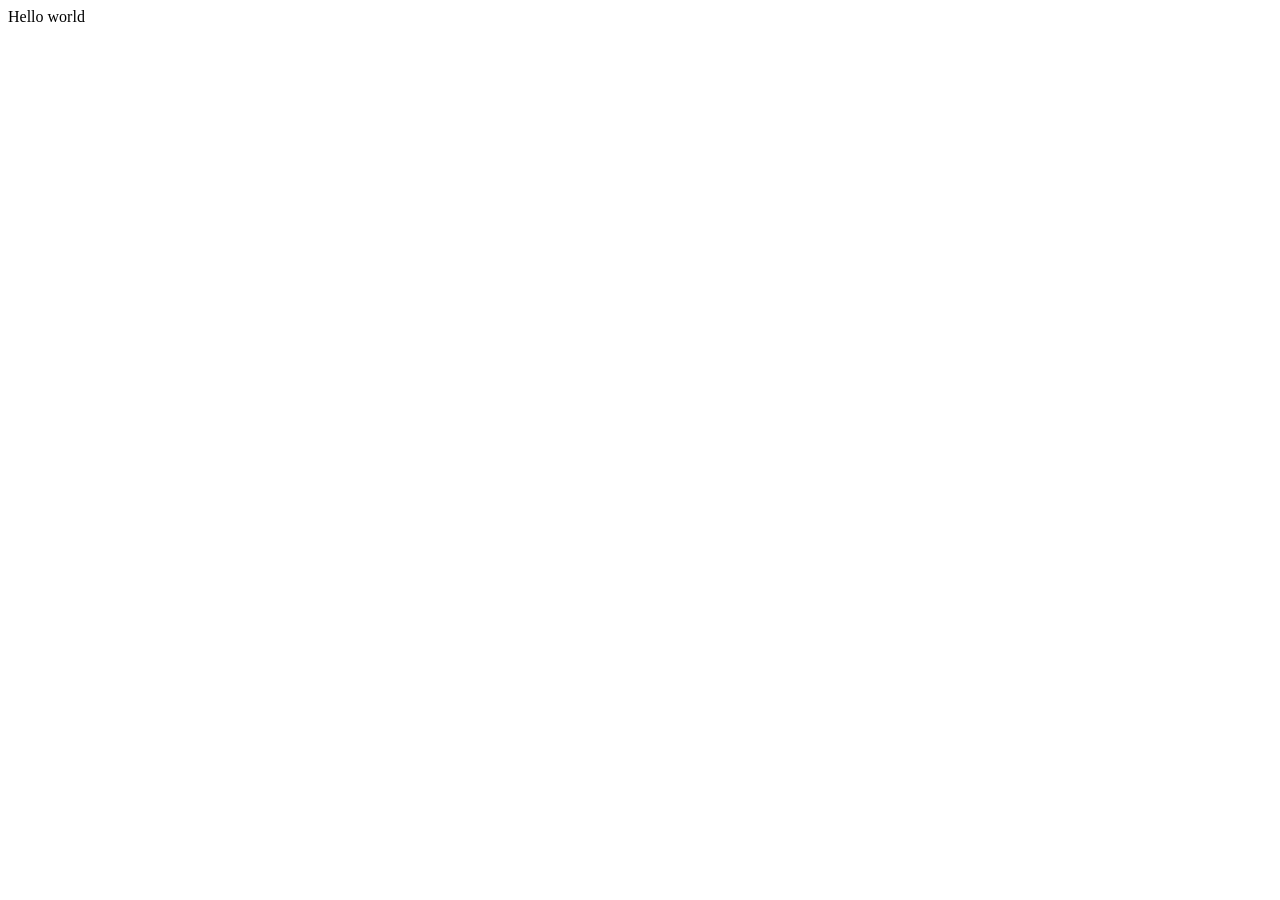
==== index.html @ 6c4c2ae1 "Initial commit" ====
<!DOCTYPE html>
<html>

<head>
  <meta charset="utf-8">
  <meta name="viewport" content="width=device-width">
  <title>replit</title>
  <link href="style.css" rel="stylesheet" type="text/css" />
</head>

<body>
  Hello world
  <script src="script.js"></script>
</body>

</html>
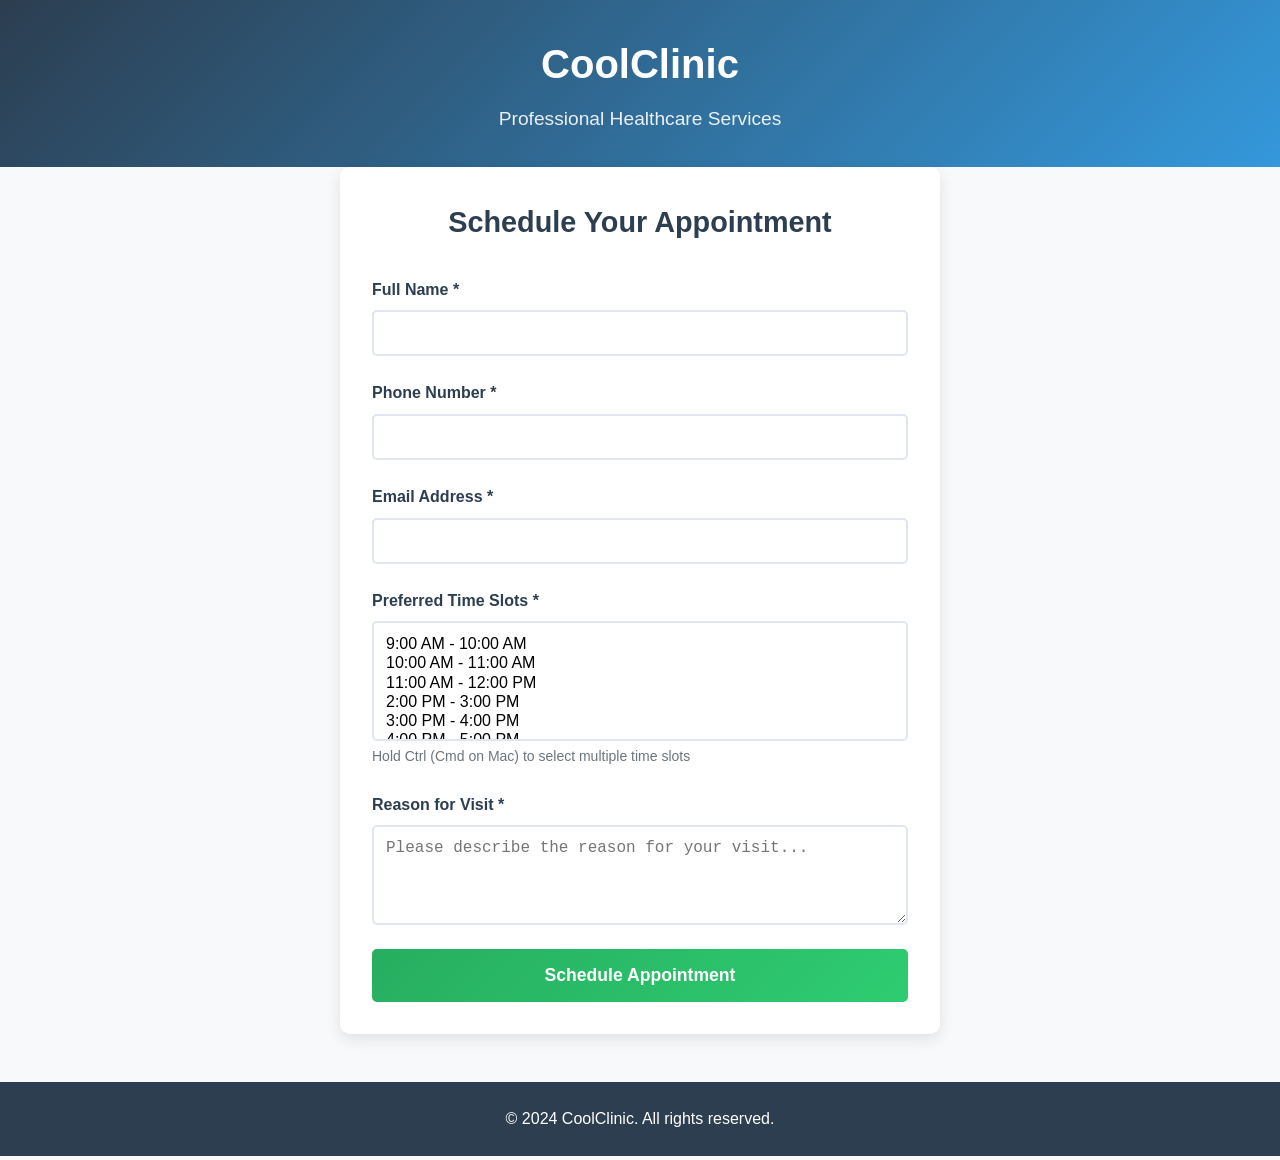
==== commit 71a16275: "Assistant checkpoint: Created professional clinic appointment page with Google Sheets integration As" ====
--- a/index.html
+++ b/index.html
@@ -1,16 +1,70 @@
+
 <!DOCTYPE html>
-<html>
+<html lang="en">
+<head>
+    <meta charset="UTF-8">
+    <meta name="viewport" content="width=device-width, initial-scale=1.0">
+    <title>CoolClinic - Online Appointments</title>
+    <link href="style.css" rel="stylesheet" type="text/css" />
+</head>
+<body>
+    <header>
+        <div class="container">
+            <h1>CoolClinic</h1>
+            <p>Professional Healthcare Services</p>
+        </div>
+    </header>
 
-<head>
-  <meta charset="utf-8">
-  <meta name="viewport" content="width=device-width">
-  <title>replit</title>
-  <link href="style.css" rel="stylesheet" type="text/css" />
-</head>
+    <main class="container">
+        <section class="appointment-section">
+            <h2>Schedule Your Appointment</h2>
+            <form id="appointmentForm" class="appointment-form">
+                <div class="form-group">
+                    <label for="name">Full Name *</label>
+                    <input type="text" id="name" name="name" required>
+                </div>
 
-<body>
-  Hello world
-  <script src="script.js"></script>
+                <div class="form-group">
+                    <label for="phone">Phone Number *</label>
+                    <input type="tel" id="phone" name="phone" required>
+                </div>
+
+                <div class="form-group">
+                    <label for="email">Email Address *</label>
+                    <input type="email" id="email" name="email" required>
+                </div>
+
+                <div class="form-group">
+                    <label for="timeSlots">Preferred Time Slots *</label>
+                    <select id="timeSlots" name="timeSlots" multiple required>
+                        <option value="9:00 AM - 10:00 AM">9:00 AM - 10:00 AM</option>
+                        <option value="10:00 AM - 11:00 AM">10:00 AM - 11:00 AM</option>
+                        <option value="11:00 AM - 12:00 PM">11:00 AM - 12:00 PM</option>
+                        <option value="2:00 PM - 3:00 PM">2:00 PM - 3:00 PM</option>
+                        <option value="3:00 PM - 4:00 PM">3:00 PM - 4:00 PM</option>
+                        <option value="4:00 PM - 5:00 PM">4:00 PM - 5:00 PM</option>
+                    </select>
+                    <small>Hold Ctrl (Cmd on Mac) to select multiple time slots</small>
+                </div>
+
+                <div class="form-group">
+                    <label for="reason">Reason for Visit *</label>
+                    <textarea id="reason" name="reason" rows="4" placeholder="Please describe the reason for your visit..." required></textarea>
+                </div>
+
+                <button type="submit" class="submit-btn">Schedule Appointment</button>
+            </form>
+
+            <div id="message" class="message"></div>
+        </section>
+    </main>
+
+    <footer>
+        <div class="container">
+            <p>&copy; 2024 CoolClinic. All rights reserved.</p>
+        </div>
+    </footer>
+
+    <script src="script.js"></script>
 </body>
-
-</html>+</html>
--- a/style.css
+++ b/style.css
@@ -0,0 +1,178 @@
+
+* {
+    margin: 0;
+    padding: 0;
+    box-sizing: border-box;
+}
+
+body {
+    font-family: 'Segoe UI', Tahoma, Geneva, Verdana, sans-serif;
+    line-height: 1.6;
+    color: #333;
+    background-color: #f8f9fa;
+}
+
+.container {
+    max-width: 1200px;
+    margin: 0 auto;
+    padding: 0 20px;
+}
+
+/* Header */
+header {
+    background: linear-gradient(135deg, #2c3e50, #3498db);
+    color: white;
+    padding: 2rem 0;
+    text-align: center;
+}
+
+header h1 {
+    font-size: 2.5rem;
+    margin-bottom: 0.5rem;
+}
+
+header p {
+    font-size: 1.2rem;
+    opacity: 0.9;
+}
+
+/* Main Content */
+main {
+    padding: 3rem 0;
+}
+
+.appointment-section {
+    background: white;
+    border-radius: 10px;
+    padding: 2rem;
+    box-shadow: 0 5px 15px rgba(0,0,0,0.1);
+    max-width: 600px;
+    margin: 0 auto;
+}
+
+.appointment-section h2 {
+    text-align: center;
+    margin-bottom: 2rem;
+    color: #2c3e50;
+    font-size: 1.8rem;
+}
+
+/* Form Styling */
+.appointment-form {
+    display: flex;
+    flex-direction: column;
+    gap: 1.5rem;
+}
+
+.form-group {
+    display: flex;
+    flex-direction: column;
+}
+
+.form-group label {
+    margin-bottom: 0.5rem;
+    font-weight: 600;
+    color: #2c3e50;
+}
+
+.form-group input,
+.form-group select,
+.form-group textarea {
+    padding: 0.75rem;
+    border: 2px solid #e0e6ed;
+    border-radius: 5px;
+    font-size: 1rem;
+    transition: border-color 0.3s ease;
+}
+
+.form-group input:focus,
+.form-group select:focus,
+.form-group textarea:focus {
+    outline: none;
+    border-color: #3498db;
+}
+
+.form-group select[multiple] {
+    height: 120px;
+}
+
+.form-group small {
+    margin-top: 0.25rem;
+    color: #6c757d;
+    font-size: 0.875rem;
+}
+
+.submit-btn {
+    background: linear-gradient(135deg, #27ae60, #2ecc71);
+    color: white;
+    padding: 1rem 2rem;
+    border: none;
+    border-radius: 5px;
+    font-size: 1.1rem;
+    font-weight: 600;
+    cursor: pointer;
+    transition: transform 0.2s ease, box-shadow 0.2s ease;
+}
+
+.submit-btn:hover {
+    transform: translateY(-2px);
+    box-shadow: 0 5px 15px rgba(39, 174, 96, 0.4);
+}
+
+.submit-btn:disabled {
+    background: #95a5a6;
+    cursor: not-allowed;
+    transform: none;
+    box-shadow: none;
+}
+
+/* Message Styling */
+.message {
+    margin-top: 1rem;
+    padding: 1rem;
+    border-radius: 5px;
+    text-align: center;
+    font-weight: 600;
+    display: none;
+}
+
+.message.success {
+    background-color: #d4edda;
+    color: #155724;
+    border: 1px solid #c3e6cb;
+}
+
+.message.error {
+    background-color: #f8d7da;
+    color: #721c24;
+    border: 1px solid #f5c6cb;
+}
+
+/* Footer */
+footer {
+    background-color: #2c3e50;
+    color: white;
+    text-align: center;
+    padding: 1.5rem 0;
+    margin-top: 3rem;
+}
+
+/* Responsive Design */
+@media (max-width: 768px) {
+    .container {
+        padding: 0 15px;
+    }
+    
+    header h1 {
+        font-size: 2rem;
+    }
+    
+    .appointment-section {
+        padding: 1.5rem;
+        margin: 0 15px;
+    }
+    
+    .appointment-section h2 {
+        font-size: 1.5rem;
+    }
+}
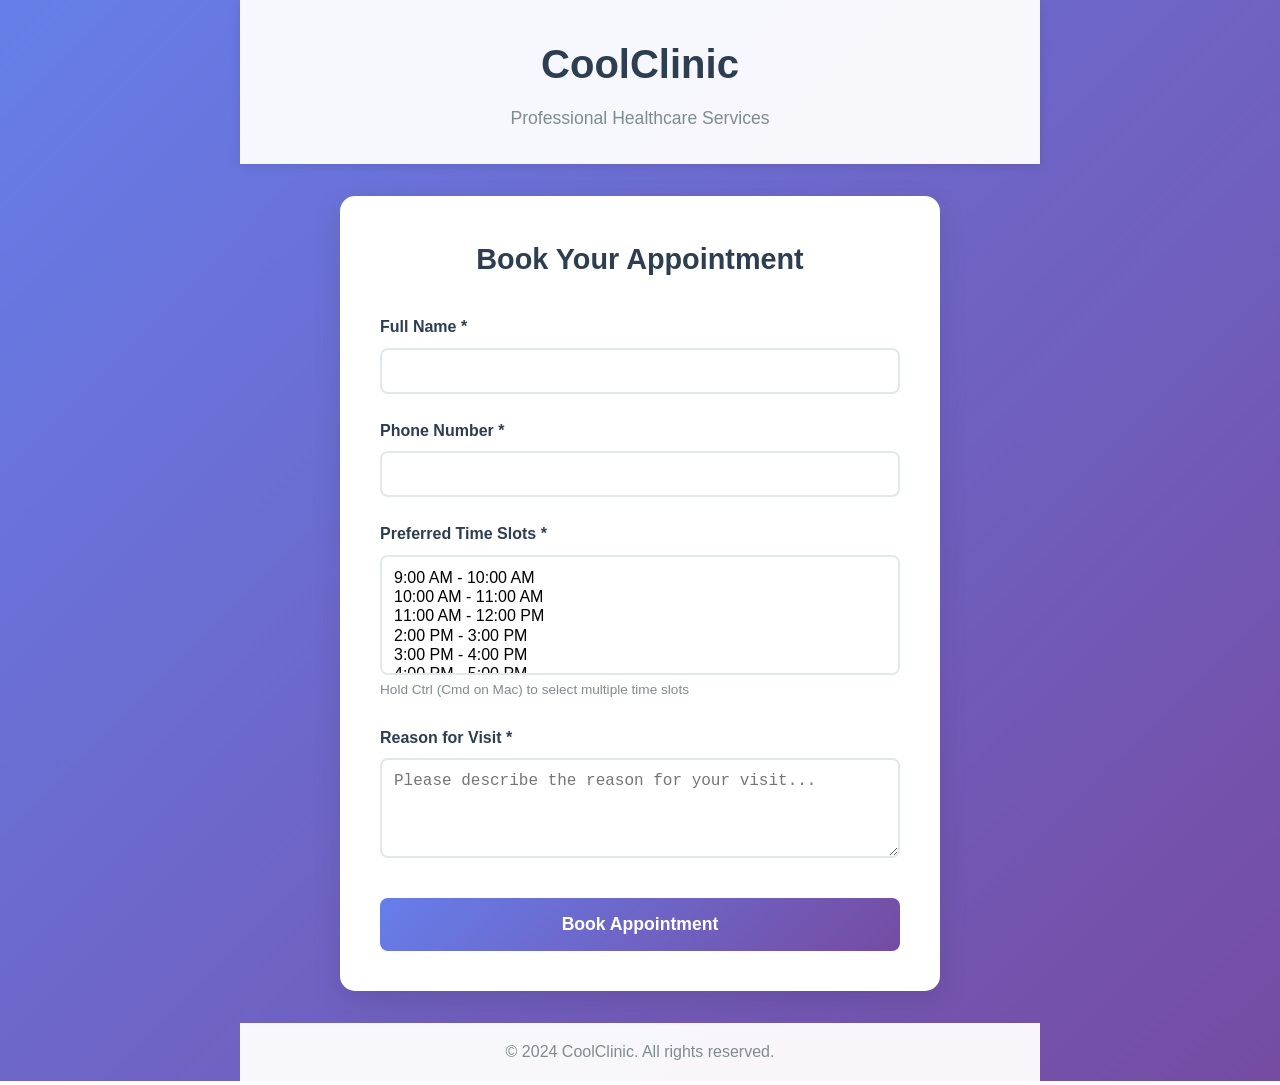
==== commit 023ffad9: "Assistant checkpoint: Created professional clinic appointment page Assistant generated file changes:" ====
--- a/index.html
+++ b/index.html
@@ -8,62 +8,58 @@
     <link href="style.css" rel="stylesheet" type="text/css" />
 </head>
 <body>
-    <header>
-        <div class="container">
+    <div class="container">
+        <header class="header">
             <h1>CoolClinic</h1>
             <p>Professional Healthcare Services</p>
-        </div>
-    </header>
+        </header>
 
-    <main class="container">
-        <section class="appointment-section">
-            <h2>Schedule Your Appointment</h2>
-            <form id="appointmentForm" class="appointment-form">
-                <div class="form-group">
-                    <label for="name">Full Name *</label>
-                    <input type="text" id="name" name="name" required>
+        <main class="main-content">
+            <div class="form-container">
+                <h2>Book Your Appointment</h2>
+                <form id="appointmentForm" class="appointment-form">
+                    <div class="form-group">
+                        <label for="name">Full Name *</label>
+                        <input type="text" id="name" name="name" required>
+                    </div>
+
+                    <div class="form-group">
+                        <label for="phone">Phone Number *</label>
+                        <input type="tel" id="phone" name="phone" required>
+                    </div>
+
+                    <div class="form-group">
+                        <label for="timeSlots">Preferred Time Slots *</label>
+                        <select id="timeSlots" name="timeSlots" multiple required>
+                            <option value="9:00 AM - 10:00 AM">9:00 AM - 10:00 AM</option>
+                            <option value="10:00 AM - 11:00 AM">10:00 AM - 11:00 AM</option>
+                            <option value="11:00 AM - 12:00 PM">11:00 AM - 12:00 PM</option>
+                            <option value="2:00 PM - 3:00 PM">2:00 PM - 3:00 PM</option>
+                            <option value="3:00 PM - 4:00 PM">3:00 PM - 4:00 PM</option>
+                            <option value="4:00 PM - 5:00 PM">4:00 PM - 5:00 PM</option>
+                        </select>
+                        <small>Hold Ctrl (Cmd on Mac) to select multiple time slots</small>
+                    </div>
+
+                    <div class="form-group">
+                        <label for="reason">Reason for Visit *</label>
+                        <textarea id="reason" name="reason" rows="4" required placeholder="Please describe the reason for your visit..."></textarea>
+                    </div>
+
+                    <button type="submit" class="submit-btn">Book Appointment</button>
+                </form>
+
+                <div id="successMessage" class="success-message" style="display: none;">
+                    <h3>Appointment Request Submitted!</h3>
+                    <p>Thank you for choosing CoolClinic. We will contact you shortly to confirm your appointment.</p>
                 </div>
+            </div>
+        </main>
 
-                <div class="form-group">
-                    <label for="phone">Phone Number *</label>
-                    <input type="tel" id="phone" name="phone" required>
-                </div>
-
-                <div class="form-group">
-                    <label for="email">Email Address *</label>
-                    <input type="email" id="email" name="email" required>
-                </div>
-
-                <div class="form-group">
-                    <label for="timeSlots">Preferred Time Slots *</label>
-                    <select id="timeSlots" name="timeSlots" multiple required>
-                        <option value="9:00 AM - 10:00 AM">9:00 AM - 10:00 AM</option>
-                        <option value="10:00 AM - 11:00 AM">10:00 AM - 11:00 AM</option>
-                        <option value="11:00 AM - 12:00 PM">11:00 AM - 12:00 PM</option>
-                        <option value="2:00 PM - 3:00 PM">2:00 PM - 3:00 PM</option>
-                        <option value="3:00 PM - 4:00 PM">3:00 PM - 4:00 PM</option>
-                        <option value="4:00 PM - 5:00 PM">4:00 PM - 5:00 PM</option>
-                    </select>
-                    <small>Hold Ctrl (Cmd on Mac) to select multiple time slots</small>
-                </div>
-
-                <div class="form-group">
-                    <label for="reason">Reason for Visit *</label>
-                    <textarea id="reason" name="reason" rows="4" placeholder="Please describe the reason for your visit..." required></textarea>
-                </div>
-
-                <button type="submit" class="submit-btn">Schedule Appointment</button>
-            </form>
-
-            <div id="message" class="message"></div>
-        </section>
-    </main>
-
-    <footer>
-        <div class="container">
+        <footer class="footer">
             <p>&copy; 2024 CoolClinic. All rights reserved.</p>
-        </div>
-    </footer>
+        </footer>
+    </div>
 
     <script src="script.js"></script>
 </body>
--- a/style.css
+++ b/style.css
@@ -9,55 +9,57 @@
     font-family: 'Segoe UI', Tahoma, Geneva, Verdana, sans-serif;
     line-height: 1.6;
     color: #333;
-    background-color: #f8f9fa;
+    background: linear-gradient(135deg, #667eea 0%, #764ba2 100%);
+    min-height: 100vh;
 }
 
 .container {
-    max-width: 1200px;
+    max-width: 800px;
     margin: 0 auto;
-    padding: 0 20px;
+    min-height: 100vh;
+    display: flex;
+    flex-direction: column;
 }
 
-/* Header */
-header {
-    background: linear-gradient(135deg, #2c3e50, #3498db);
-    color: white;
-    padding: 2rem 0;
+.header {
+    background: rgba(255, 255, 255, 0.95);
+    padding: 2rem;
     text-align: center;
+    box-shadow: 0 2px 10px rgba(0, 0, 0, 0.1);
 }
 
-header h1 {
+.header h1 {
     font-size: 2.5rem;
+    color: #2c3e50;
     margin-bottom: 0.5rem;
 }
 
-header p {
-    font-size: 1.2rem;
-    opacity: 0.9;
+.header p {
+    font-size: 1.1rem;
+    color: #7f8c8d;
 }
 
-/* Main Content */
-main {
-    padding: 3rem 0;
+.main-content {
+    flex: 1;
+    padding: 2rem;
 }
 
-.appointment-section {
+.form-container {
     background: white;
-    border-radius: 10px;
-    padding: 2rem;
-    box-shadow: 0 5px 15px rgba(0,0,0,0.1);
+    padding: 2.5rem;
+    border-radius: 15px;
+    box-shadow: 0 10px 30px rgba(0, 0, 0, 0.1);
+    margin: 0 auto;
     max-width: 600px;
-    margin: 0 auto;
 }
 
-.appointment-section h2 {
+.form-container h2 {
     text-align: center;
     margin-bottom: 2rem;
     color: #2c3e50;
     font-size: 1.8rem;
 }
 
-/* Form Styling */
 .appointment-form {
     display: flex;
     flex-direction: column;
@@ -70,8 +72,8 @@
 }
 
 .form-group label {
+    font-weight: 600;
     margin-bottom: 0.5rem;
-    font-weight: 600;
     color: #2c3e50;
 }
 
@@ -79,8 +81,8 @@
 .form-group select,
 .form-group textarea {
     padding: 0.75rem;
-    border: 2px solid #e0e6ed;
-    border-radius: 5px;
+    border: 2px solid #e1e8ed;
+    border-radius: 8px;
     font-size: 1rem;
     transition: border-color 0.3s ease;
 }
@@ -89,90 +91,79 @@
 .form-group select:focus,
 .form-group textarea:focus {
     outline: none;
-    border-color: #3498db;
+    border-color: #667eea;
+    box-shadow: 0 0 0 3px rgba(102, 126, 234, 0.1);
 }
 
 .form-group select[multiple] {
-    height: 120px;
+    min-height: 120px;
 }
 
 .form-group small {
     margin-top: 0.25rem;
-    color: #6c757d;
-    font-size: 0.875rem;
+    color: #7f8c8d;
+    font-size: 0.85rem;
 }
 
 .submit-btn {
-    background: linear-gradient(135deg, #27ae60, #2ecc71);
+    background: linear-gradient(135deg, #667eea 0%, #764ba2 100%);
     color: white;
     padding: 1rem 2rem;
     border: none;
-    border-radius: 5px;
+    border-radius: 8px;
     font-size: 1.1rem;
     font-weight: 600;
     cursor: pointer;
     transition: transform 0.2s ease, box-shadow 0.2s ease;
+    margin-top: 1rem;
 }
 
 .submit-btn:hover {
     transform: translateY(-2px);
-    box-shadow: 0 5px 15px rgba(39, 174, 96, 0.4);
+    box-shadow: 0 5px 15px rgba(102, 126, 234, 0.4);
 }
 
-.submit-btn:disabled {
-    background: #95a5a6;
-    cursor: not-allowed;
-    transform: none;
-    box-shadow: none;
+.submit-btn:active {
+    transform: translateY(0);
 }
 
-/* Message Styling */
-.message {
-    margin-top: 1rem;
-    padding: 1rem;
-    border-radius: 5px;
+.success-message {
     text-align: center;
-    font-weight: 600;
-    display: none;
+    padding: 2rem;
+    background: #d4edda;
+    border: 1px solid #c3e6cb;
+    border-radius: 8px;
+    color: #155724;
 }
 
-.message.success {
-    background-color: #d4edda;
+.success-message h3 {
+    margin-bottom: 1rem;
     color: #155724;
-    border: 1px solid #c3e6cb;
 }
 
-.message.error {
-    background-color: #f8d7da;
-    color: #721c24;
-    border: 1px solid #f5c6cb;
+.footer {
+    background: rgba(255, 255, 255, 0.95);
+    padding: 1rem;
+    text-align: center;
+    color: #7f8c8d;
+    margin-top: auto;
 }
 
-/* Footer */
-footer {
-    background-color: #2c3e50;
-    color: white;
-    text-align: center;
-    padding: 1.5rem 0;
-    margin-top: 3rem;
-}
-
-/* Responsive Design */
 @media (max-width: 768px) {
     .container {
-        padding: 0 15px;
+        margin: 0;
+        padding: 0 1rem;
     }
     
-    header h1 {
+    .header, .main-content {
+        padding: 1rem;
+    }
+    
+    .form-container {
+        padding: 1.5rem;
+    }
+    
+    .header h1 {
         font-size: 2rem;
     }
-    
-    .appointment-section {
-        padding: 1.5rem;
-        margin: 0 15px;
-    }
-    
-    .appointment-section h2 {
-        font-size: 1.5rem;
-    }
 }
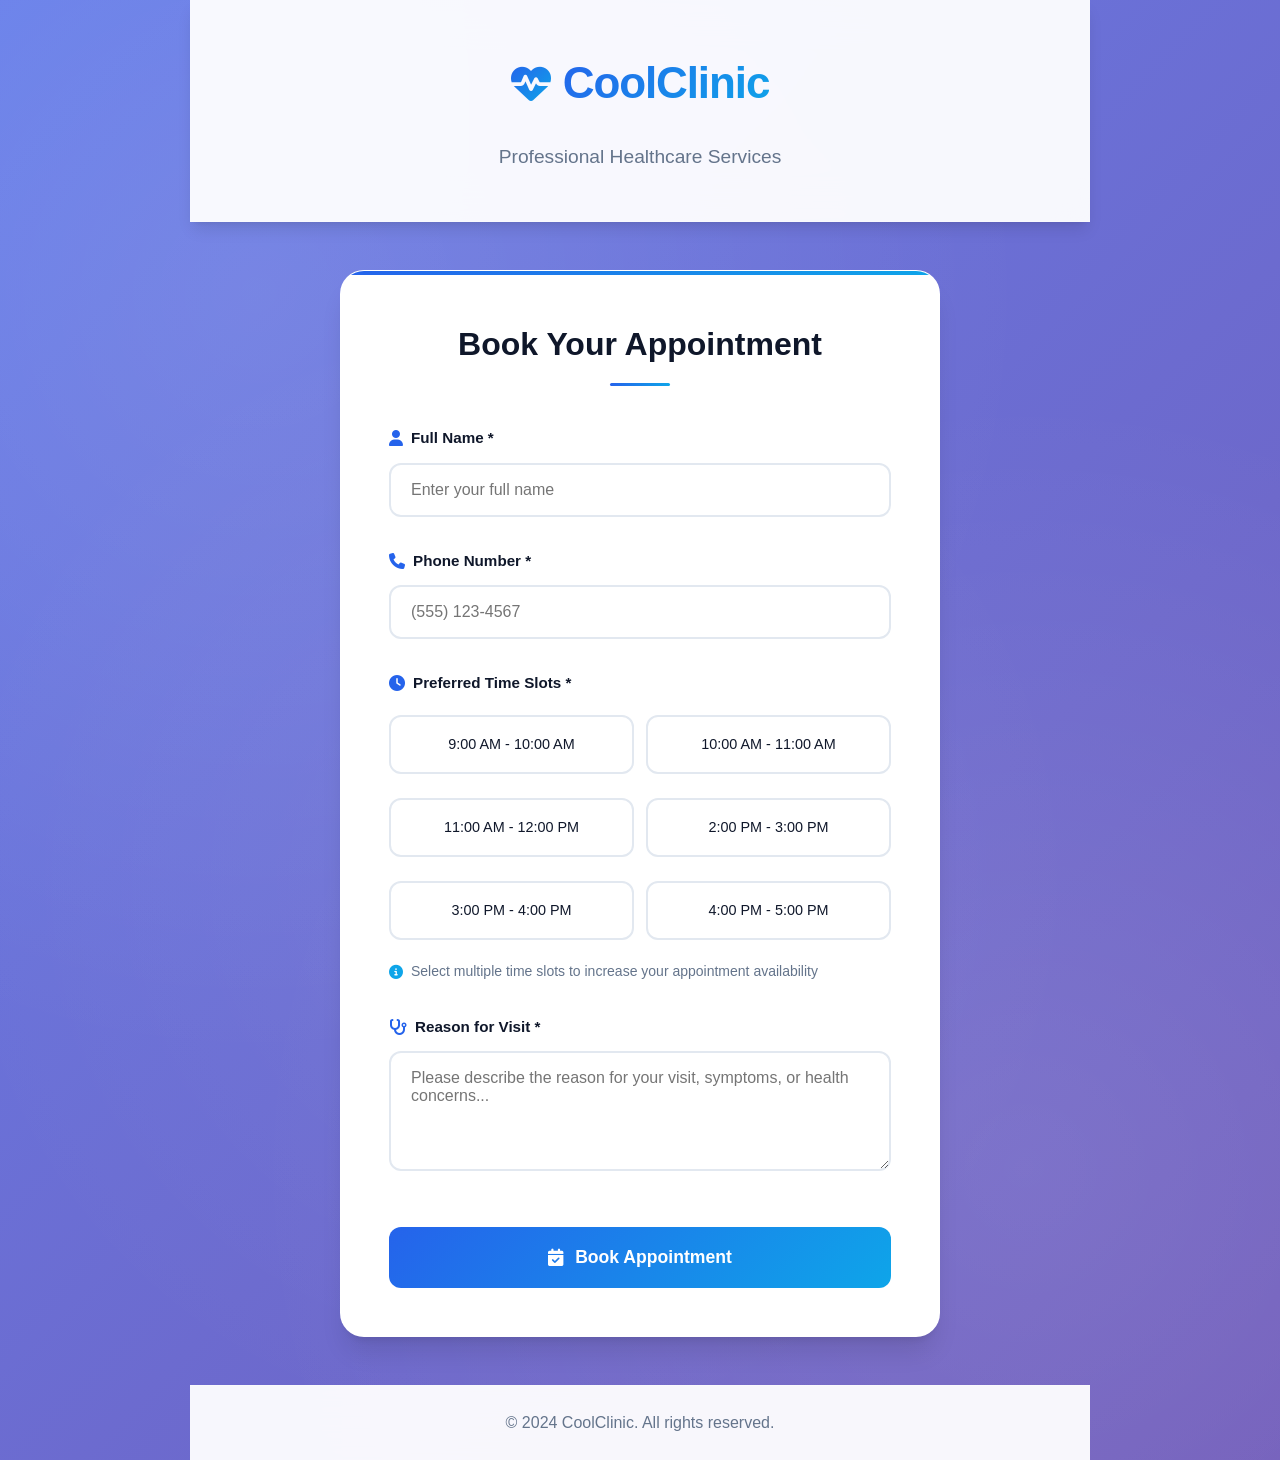
==== commit 92f1c5b7: "Checkpoint before assistant change: Enhance appointment booking with selectable time slots and a mod" ====
--- a/index.html
+++ b/index.html
@@ -1,61 +1,96 @@
-
 <!DOCTYPE html>
 <html lang="en">
 <head>
     <meta charset="UTF-8">
     <meta name="viewport" content="width=device-width, initial-scale=1.0">
     <title>CoolClinic - Online Appointments</title>
+    <link href="https://cdnjs.cloudflare.com/ajax/libs/font-awesome/6.4.0/css/all.min.css" rel="stylesheet">
     <link href="style.css" rel="stylesheet" type="text/css" />
 </head>
 <body>
     <div class="container">
         <header class="header">
-            <h1>CoolClinic</h1>
+            <div class="logo">
+                <i class="fas fa-heartbeat"></i>
+                <h1>CoolClinic</h1>
+            </div>
             <p>Professional Healthcare Services</p>
         </header>
-
         <main class="main-content">
             <div class="form-container">
                 <h2>Book Your Appointment</h2>
                 <form id="appointmentForm" class="appointment-form">
                     <div class="form-group">
-                        <label for="name">Full Name *</label>
-                        <input type="text" id="name" name="name" required>
+                        <label for="name">
+                            <i class="fas fa-user"></i>
+                            Full Name *
+                        </label>
+                        <input type="text" id="name" name="name" required placeholder="Enter your full name">
                     </div>
-
                     <div class="form-group">
-                        <label for="phone">Phone Number *</label>
-                        <input type="tel" id="phone" name="phone" required>
+                        <label for="phone">
+                            <i class="fas fa-phone"></i>
+                            Phone Number *
+                        </label>
+                        <input type="tel" id="phone" name="phone" required placeholder="(555) 123-4567">
                     </div>
-
                     <div class="form-group">
-                        <label for="timeSlots">Preferred Time Slots *</label>
-                        <select id="timeSlots" name="timeSlots" multiple required>
-                            <option value="9:00 AM - 10:00 AM">9:00 AM - 10:00 AM</option>
-                            <option value="10:00 AM - 11:00 AM">10:00 AM - 11:00 AM</option>
-                            <option value="11:00 AM - 12:00 PM">11:00 AM - 12:00 PM</option>
-                            <option value="2:00 PM - 3:00 PM">2:00 PM - 3:00 PM</option>
-                            <option value="3:00 PM - 4:00 PM">3:00 PM - 4:00 PM</option>
-                            <option value="4:00 PM - 5:00 PM">4:00 PM - 5:00 PM</option>
-                        </select>
-                        <small>Hold Ctrl (Cmd on Mac) to select multiple time slots</small>
+                        <label>
+                            <i class="fas fa-clock"></i>
+                            Preferred Time Slots *
+                        </label>
+                        <div class="time-slots-container">
+                            <div class="time-slots-grid">
+                                <div class="time-slot">
+                                    <input type="checkbox" id="slot1" name="timeSlots" value="9:00 AM - 10:00 AM">
+                                    <label for="slot1">9:00 AM - 10:00 AM</label>
+                                </div>
+                                <div class="time-slot">
+                                    <input type="checkbox" id="slot2" name="timeSlots" value="10:00 AM - 11:00 AM">
+                                    <label for="slot2">10:00 AM - 11:00 AM</label>
+                                </div>
+                                <div class="time-slot">
+                                    <input type="checkbox" id="slot3" name="timeSlots" value="11:00 AM - 12:00 PM">
+                                    <label for="slot3">11:00 AM - 12:00 PM</label>
+                                </div>
+                                <div class="time-slot">
+                                    <input type="checkbox" id="slot4" name="timeSlots" value="2:00 PM - 3:00 PM">
+                                    <label for="slot4">2:00 PM - 3:00 PM</label>
+                                </div>
+                                <div class="time-slot">
+                                    <input type="checkbox" id="slot5" name="timeSlots" value="3:00 PM - 4:00 PM">
+                                    <label for="slot5">3:00 PM - 4:00 PM</label>
+                                </div>
+                                <div class="time-slot">
+                                    <input type="checkbox" id="slot6" name="timeSlots" value="4:00 PM - 5:00 PM">
+                                    <label for="slot6">4:00 PM - 5:00 PM</label>
+                                </div>
+                            </div>
+                        </div>
+                        <small>
+                            <i class="fas fa-info-circle"></i>
+                            Select multiple time slots to increase your appointment availability
+                        </small>
                     </div>
-
                     <div class="form-group">
-                        <label for="reason">Reason for Visit *</label>
-                        <textarea id="reason" name="reason" rows="4" required placeholder="Please describe the reason for your visit..."></textarea>
+                        <label for="reason">
+                            <i class="fas fa-stethoscope"></i>
+                            Reason for Visit *
+                        </label>
+                        <textarea id="reason" name="reason" rows="4" required placeholder="Please describe the reason for your visit, symptoms, or health concerns..."></textarea>
                     </div>
-
-                    <button type="submit" class="submit-btn">Book Appointment</button>
+                    <button type="submit" class="submit-btn">
+                        <i class="fas fa-calendar-check"></i>
+                        Book Appointment
+                    </button>
                 </form>
-
                 <div id="successMessage" class="success-message" style="display: none;">
+                    <i class="fas fa-check-circle"></i>
                     <h3>Appointment Request Submitted!</h3>
                     <p>Thank you for choosing CoolClinic. We will contact you shortly to confirm your appointment.</p>
                 </div>
             </div>
         </main>
-
         <footer class="footer">
             <p>&copy; 2024 CoolClinic. All rights reserved.</p>
         </footer>
@@ -63,4 +98,4 @@
 
     <script src="script.js"></script>
 </body>
-</html>
+</html>
--- a/style.css
+++ b/style.css
@@ -1,169 +1,495 @@
-
 * {
     margin: 0;
     padding: 0;
     box-sizing: border-box;
 }
 
+:root {
+    --primary-color: #2563eb;
+    --primary-dark: #1d4ed8;
+    --secondary-color: #64748b;
+    --accent-color: #0ea5e9;
+    --success-color: #10b981;
+    --background-primary: #f8fafc;
+    --background-secondary: #ffffff;
+    --text-primary: #0f172a;
+    --text-secondary: #64748b;
+    --border-color: #e2e8f0;
+    --border-focus: #3b82f6;
+    --shadow-sm: 0 1px 2px 0 rgb(0 0 0 / 0.05);
+    --shadow-md: 0 4px 6px -1px rgb(0 0 0 / 0.1), 0 2px 4px -2px rgb(0 0 0 / 0.1);
+    --shadow-lg: 0 10px 15px -3px rgb(0 0 0 / 0.1), 0 4px 6px -4px rgb(0 0 0 / 0.1);
+    --shadow-xl: 0 20px 25px -5px rgb(0 0 0 / 0.1), 0 8px 10px -6px rgb(0 0 0 / 0.1);
+}
+
 body {
-    font-family: 'Segoe UI', Tahoma, Geneva, Verdana, sans-serif;
+    font-family: 'Inter', -apple-system, BlinkMacSystemFont, 'Segoe UI', 'Roboto', sans-serif;
     line-height: 1.6;
-    color: #333;
-    background: linear-gradient(135deg, #667eea 0%, #764ba2 100%);
+    color: var(--text-primary);
+    background: linear-gradient(135deg, #667eea 0%, #764ba2 50%, #667eea 100%);
+    background-size: 300% 300%;
+    animation: gradientShift 15s ease infinite;
     min-height: 100vh;
+    position: relative;
+    overflow-x: hidden;
+}
+
+@keyframes gradientShift {
+    0% { background-position: 0% 50%; }
+    50% { background-position: 100% 50%; }
+    100% { background-position: 0% 50%; }
+}
+
+body::before {
+    content: '';
+    position: absolute;
+    top: 0;
+    left: 0;
+    right: 0;
+    bottom: 0;
+    background: 
+        radial-gradient(circle at 20% 20%, rgba(255, 255, 255, 0.1) 0%, transparent 50%),
+        radial-gradient(circle at 80% 80%, rgba(255, 255, 255, 0.1) 0%, transparent 50%),
+        radial-gradient(circle at 40% 60%, rgba(255, 255, 255, 0.05) 0%, transparent 50%);
+    pointer-events: none;
 }
 
 .container {
-    max-width: 800px;
+    max-width: 900px;
     margin: 0 auto;
     min-height: 100vh;
     display: flex;
     flex-direction: column;
+    position: relative;
+    z-index: 1;
 }
 
 .header {
     background: rgba(255, 255, 255, 0.95);
-    padding: 2rem;
+    backdrop-filter: blur(20px);
+    padding: 3rem 2rem;
     text-align: center;
-    box-shadow: 0 2px 10px rgba(0, 0, 0, 0.1);
+    box-shadow: var(--shadow-lg);
+    border-bottom: 1px solid rgba(255, 255, 255, 0.2);
+    animation: slideInDown 0.8s ease-out;
+}
+
+@keyframes slideInDown {
+    from {
+        opacity: 0;
+        transform: translateY(-30px);
+    }
+    to {
+        opacity: 1;
+        transform: translateY(0);
+    }
+}
+
+.header .logo {
+    display: inline-flex;
+    align-items: center;
+    gap: 0.75rem;
+    margin-bottom: 1rem;
+}
+
+.header .logo i {
+    font-size: 2.5rem;
+    color: var(--primary-color);
+    background: linear-gradient(135deg, var(--primary-color), var(--accent-color));
+    -webkit-background-clip: text;
+    -webkit-text-fill-color: transparent;
+    background-clip: text;
 }
 
 .header h1 {
-    font-size: 2.5rem;
-    color: #2c3e50;
-    margin-bottom: 0.5rem;
+    font-size: 2.75rem;
+    font-weight: 700;
+    background: linear-gradient(135deg, var(--primary-color), var(--accent-color));
+    -webkit-background-clip: text;
+    -webkit-text-fill-color: transparent;
+    background-clip: text;
+    margin: 0;
+    letter-spacing: -0.025em;
 }
 
 .header p {
-    font-size: 1.1rem;
-    color: #7f8c8d;
+    font-size: 1.2rem;
+    color: var(--text-secondary);
+    font-weight: 500;
+    margin-top: 0.5rem;
 }
 
 .main-content {
     flex: 1;
-    padding: 2rem;
+    padding: 3rem 2rem;
+    display: flex;
+    align-items: center;
+    justify-content: center;
 }
 
 .form-container {
-    background: white;
-    padding: 2.5rem;
-    border-radius: 15px;
-    box-shadow: 0 10px 30px rgba(0, 0, 0, 0.1);
-    margin: 0 auto;
+    background: var(--background-secondary);
+    padding: 3rem;
+    border-radius: 24px;
+    box-shadow: var(--shadow-xl);
+    width: 100%;
     max-width: 600px;
+    border: 1px solid rgba(255, 255, 255, 0.2);
+    backdrop-filter: blur(20px);
+    animation: slideInUp 0.8s ease-out 0.2s both;
+    position: relative;
+    overflow: hidden;
+}
+
+.form-container::before {
+    content: '';
+    position: absolute;
+    top: 0;
+    left: 0;
+    right: 0;
+    height: 4px;
+    background: linear-gradient(90deg, var(--primary-color), var(--accent-color), var(--primary-color));
+    background-size: 200% 100%;
+    animation: shimmer 3s ease-in-out infinite;
+}
+
+@keyframes shimmer {
+    0% { background-position: -200% 0; }
+    100% { background-position: 200% 0; }
+}
+
+@keyframes slideInUp {
+    from {
+        opacity: 0;
+        transform: translateY(30px);
+    }
+    to {
+        opacity: 1;
+        transform: translateY(0);
+    }
 }
 
 .form-container h2 {
     text-align: center;
-    margin-bottom: 2rem;
-    color: #2c3e50;
-    font-size: 1.8rem;
+    margin-bottom: 2.5rem;
+    color: var(--text-primary);
+    font-size: 2rem;
+    font-weight: 700;
+    position: relative;
+    padding-bottom: 1rem;
+}
+
+.form-container h2::after {
+    content: '';
+    position: absolute;
+    bottom: 0;
+    left: 50%;
+    transform: translateX(-50%);
+    width: 60px;
+    height: 3px;
+    background: linear-gradient(90deg, var(--primary-color), var(--accent-color));
+    border-radius: 2px;
 }
 
 .appointment-form {
     display: flex;
     flex-direction: column;
-    gap: 1.5rem;
+    gap: 2rem;
 }
 
 .form-group {
     display: flex;
     flex-direction: column;
+    position: relative;
 }
 
 .form-group label {
     font-weight: 600;
-    margin-bottom: 0.5rem;
-    color: #2c3e50;
+    margin-bottom: 0.75rem;
+    color: var(--text-primary);
+    font-size: 0.95rem;
+    display: flex;
+    align-items: center;
+    gap: 0.5rem;
+}
+
+.form-group label i {
+    color: var(--primary-color);
+    font-size: 1rem;
 }
 
 .form-group input,
 .form-group select,
 .form-group textarea {
-    padding: 0.75rem;
-    border: 2px solid #e1e8ed;
-    border-radius: 8px;
+    padding: 1rem 1.25rem;
+    border: 2px solid var(--border-color);
+    border-radius: 12px;
     font-size: 1rem;
-    transition: border-color 0.3s ease;
+    font-family: inherit;
+    transition: all 0.3s cubic-bezier(0.4, 0, 0.2, 1);
+    background: var(--background-secondary);
+    position: relative;
 }
 
 .form-group input:focus,
 .form-group select:focus,
 .form-group textarea:focus {
     outline: none;
-    border-color: #667eea;
-    box-shadow: 0 0 0 3px rgba(102, 126, 234, 0.1);
+    border-color: var(--border-focus);
+    box-shadow: 0 0 0 4px rgba(59, 130, 246, 0.1);
+    transform: translateY(-1px);
+}
+
+.form-group input:hover,
+.form-group select:hover,
+.form-group textarea:hover {
+    border-color: var(--secondary-color);
+}
+
+.time-slots-container {
+    position: relative;
+}
+
+.time-slots-grid {
+    display: grid;
+    grid-template-columns: repeat(auto-fit, minmax(180px, 1fr));
+    gap: 0.75rem;
+    margin-top: 0.5rem;
+}
+
+.time-slot {
+    position: relative;
+}
+
+.time-slot input[type="checkbox"] {
+    position: absolute;
+    opacity: 0;
+    pointer-events: none;
+}
+
+.time-slot label {
+    display: flex;
+    align-items: center;
+    justify-content: center;
+    padding: 1rem;
+    border: 2px solid var(--border-color);
+    border-radius: 12px;
+    background: var(--background-secondary);
+    cursor: pointer;
+    transition: all 0.3s cubic-bezier(0.4, 0, 0.2, 1);
+    font-weight: 500;
+    font-size: 0.9rem;
+    text-align: center;
+    position: relative;
+    overflow: hidden;
+}
+
+.time-slot label::before {
+    content: '';
+    position: absolute;
+    top: 0;
+    left: -100%;
+    width: 100%;
+    height: 100%;
+    background: linear-gradient(90deg, transparent, rgba(59, 130, 246, 0.1), transparent);
+    transition: left 0.5s;
+}
+
+.time-slot input[type="checkbox"]:checked + label {
+    border-color: var(--primary-color);
+    background: linear-gradient(135deg, var(--primary-color), var(--accent-color));
+    color: white;
+    transform: translateY(-2px);
+    box-shadow: var(--shadow-md);
+}
+
+.time-slot input[type="checkbox"]:checked + label::before {
+    left: 100%;
+}
+
+.time-slot label:hover {
+    border-color: var(--primary-color);
+    transform: translateY(-1px);
+    box-shadow: var(--shadow-sm);
 }
 
 .form-group select[multiple] {
+    display: none;
+}
+
+.form-group small {
+    margin-top: 0.5rem;
+    color: var(--text-secondary);
+    font-size: 0.875rem;
+    display: flex;
+    align-items: center;
+    gap: 0.5rem;
+}
+
+.form-group small i {
+    color: var(--accent-color);
+}
+
+.form-group textarea {
+    resize: vertical;
     min-height: 120px;
-}
-
-.form-group small {
-    margin-top: 0.25rem;
-    color: #7f8c8d;
-    font-size: 0.85rem;
+    font-family: inherit;
 }
 
 .submit-btn {
-    background: linear-gradient(135deg, #667eea 0%, #764ba2 100%);
+    background: linear-gradient(135deg, var(--primary-color), var(--accent-color));
     color: white;
-    padding: 1rem 2rem;
+    padding: 1.25rem 2.5rem;
     border: none;
-    border-radius: 8px;
+    border-radius: 12px;
     font-size: 1.1rem;
     font-weight: 600;
     cursor: pointer;
-    transition: transform 0.2s ease, box-shadow 0.2s ease;
-    margin-top: 1rem;
+    transition: all 0.3s cubic-bezier(0.4, 0, 0.2, 1);
+    margin-top: 1.5rem;
+    position: relative;
+    overflow: hidden;
+    display: flex;
+    align-items: center;
+    justify-content: center;
+    gap: 0.75rem;
+}
+
+.submit-btn::before {
+    content: '';
+    position: absolute;
+    top: 0;
+    left: -100%;
+    width: 100%;
+    height: 100%;
+    background: linear-gradient(90deg, transparent, rgba(255, 255, 255, 0.2), transparent);
+    transition: left 0.5s;
 }
 
 .submit-btn:hover {
-    transform: translateY(-2px);
-    box-shadow: 0 5px 15px rgba(102, 126, 234, 0.4);
+    transform: translateY(-3px);
+    box-shadow: 0 12px 24px rgba(37, 99, 235, 0.3);
+}
+
+.submit-btn:hover::before {
+    left: 100%;
 }
 
 .submit-btn:active {
-    transform: translateY(0);
+    transform: translateY(-1px);
+}
+
+.submit-btn:disabled {
+    opacity: 0.7;
+    cursor: not-allowed;
+    transform: none;
 }
 
 .success-message {
     text-align: center;
-    padding: 2rem;
-    background: #d4edda;
-    border: 1px solid #c3e6cb;
-    border-radius: 8px;
-    color: #155724;
+    padding: 2.5rem;
+    background: linear-gradient(135deg, rgba(16, 185, 129, 0.1), rgba(16, 185, 129, 0.05));
+    border: 2px solid rgba(16, 185, 129, 0.2);
+    border-radius: 16px;
+    color: var(--success-color);
+    animation: successPulse 0.6s ease-out;
+}
+
+@keyframes successPulse {
+    0% {
+        opacity: 0;
+        transform: scale(0.9);
+    }
+    50% {
+        transform: scale(1.02);
+    }
+    100% {
+        opacity: 1;
+        transform: scale(1);
+    }
+}
+
+.success-message i {
+    font-size: 3rem;
+    margin-bottom: 1rem;
+    color: var(--success-color);
 }
 
 .success-message h3 {
     margin-bottom: 1rem;
-    color: #155724;
+    color: var(--success-color);
+    font-size: 1.5rem;
+    font-weight: 700;
+}
+
+.success-message p {
+    font-size: 1.1rem;
+    color: var(--text-secondary);
 }
 
 .footer {
     background: rgba(255, 255, 255, 0.95);
-    padding: 1rem;
+    backdrop-filter: blur(20px);
+    padding: 1.5rem;
     text-align: center;
-    color: #7f8c8d;
-    margin-top: auto;
-}
-
+    color: var(--text-secondary);
+    border-top: 1px solid rgba(255, 255, 255, 0.2);
+    animation: slideInUp 0.8s ease-out 0.4s both;
+}
+
+.loading {
+    display: inline-block;
+    width: 20px;
+    height: 20px;
+    border: 2px solid rgba(255, 255, 255, 0.3);
+    border-radius: 50%;
+    border-top-color: white;
+    animation: spin 1s ease-in-out infinite;
+}
+
+@keyframes spin {
+    to { transform: rotate(360deg); }
+}
+
+/* Responsive Design */
 @media (max-width: 768px) {
     .container {
         margin: 0;
         padding: 0 1rem;
     }
-    
+
     .header, .main-content {
-        padding: 1rem;
-    }
-    
+        padding: 2rem 1rem;
+    }
+
+    .form-container {
+        padding: 2rem 1.5rem;
+        border-radius: 20px;
+    }
+
+    .header h1 {
+        font-size: 2.25rem;
+    }
+
+    .time-slots-grid {
+        grid-template-columns: 1fr;
+    }
+}
+
+@media (max-width: 480px) {
+    .header {
+        padding: 2rem 1rem;
+    }
+
+    .header h1 {
+        font-size: 2rem;
+    }
+
     .form-container {
         padding: 1.5rem;
     }
-    
-    .header h1 {
-        font-size: 2rem;
-    }
-}
+
+    .form-container h2 {
+        font-size: 1.75rem;
+    }
+}
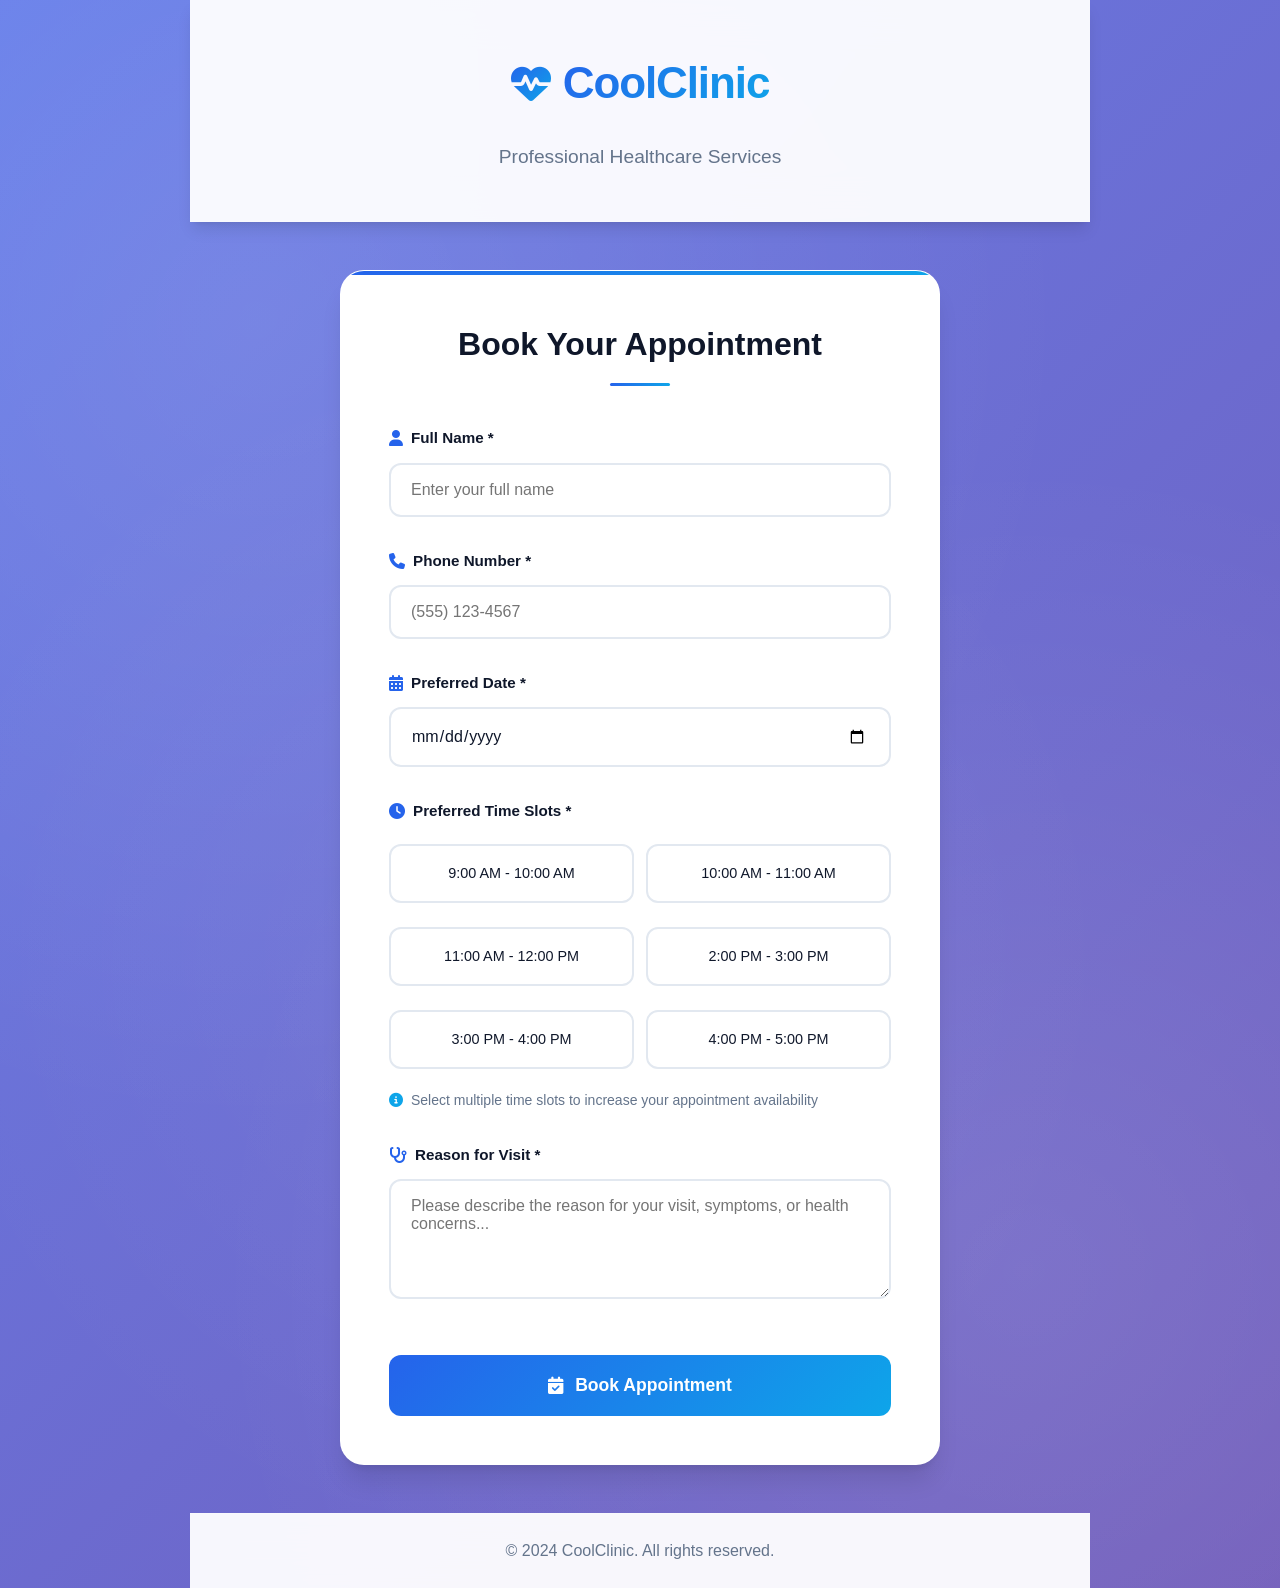
==== commit 885412cc: "Assistant checkpoint: Add date selection to appointment form Assistant generated file changes: - ind" ====
--- a/index.html
+++ b/index.html
@@ -33,6 +33,13 @@
                             Phone Number *
                         </label>
                         <input type="tel" id="phone" name="phone" required placeholder="(555) 123-4567">
+                    </div>
+                    <div class="form-group">
+                        <label for="appointmentDate">
+                            <i class="fas fa-calendar-alt"></i>
+                            Preferred Date *
+                        </label>
+                        <input type="date" id="appointmentDate" name="appointmentDate" required>
                     </div>
                     <div class="form-group">
                         <label>
--- a/style.css
+++ b/style.css
@@ -231,6 +231,23 @@
     position: relative;
 }
 
+.form-group input[type="date"] {
+    color: var(--text-primary);
+    cursor: pointer;
+}
+
+.form-group input[type="date"]::-webkit-calendar-picker-indicator {
+    color: var(--primary-color);
+    cursor: pointer;
+    padding: 0.25rem;
+    border-radius: 4px;
+    transition: background-color 0.2s ease;
+}
+
+.form-group input[type="date"]::-webkit-calendar-picker-indicator:hover {
+    background-color: rgba(37, 99, 235, 0.1);
+}
+
 .form-group input:focus,
 .form-group select:focus,
 .form-group textarea:focus {
